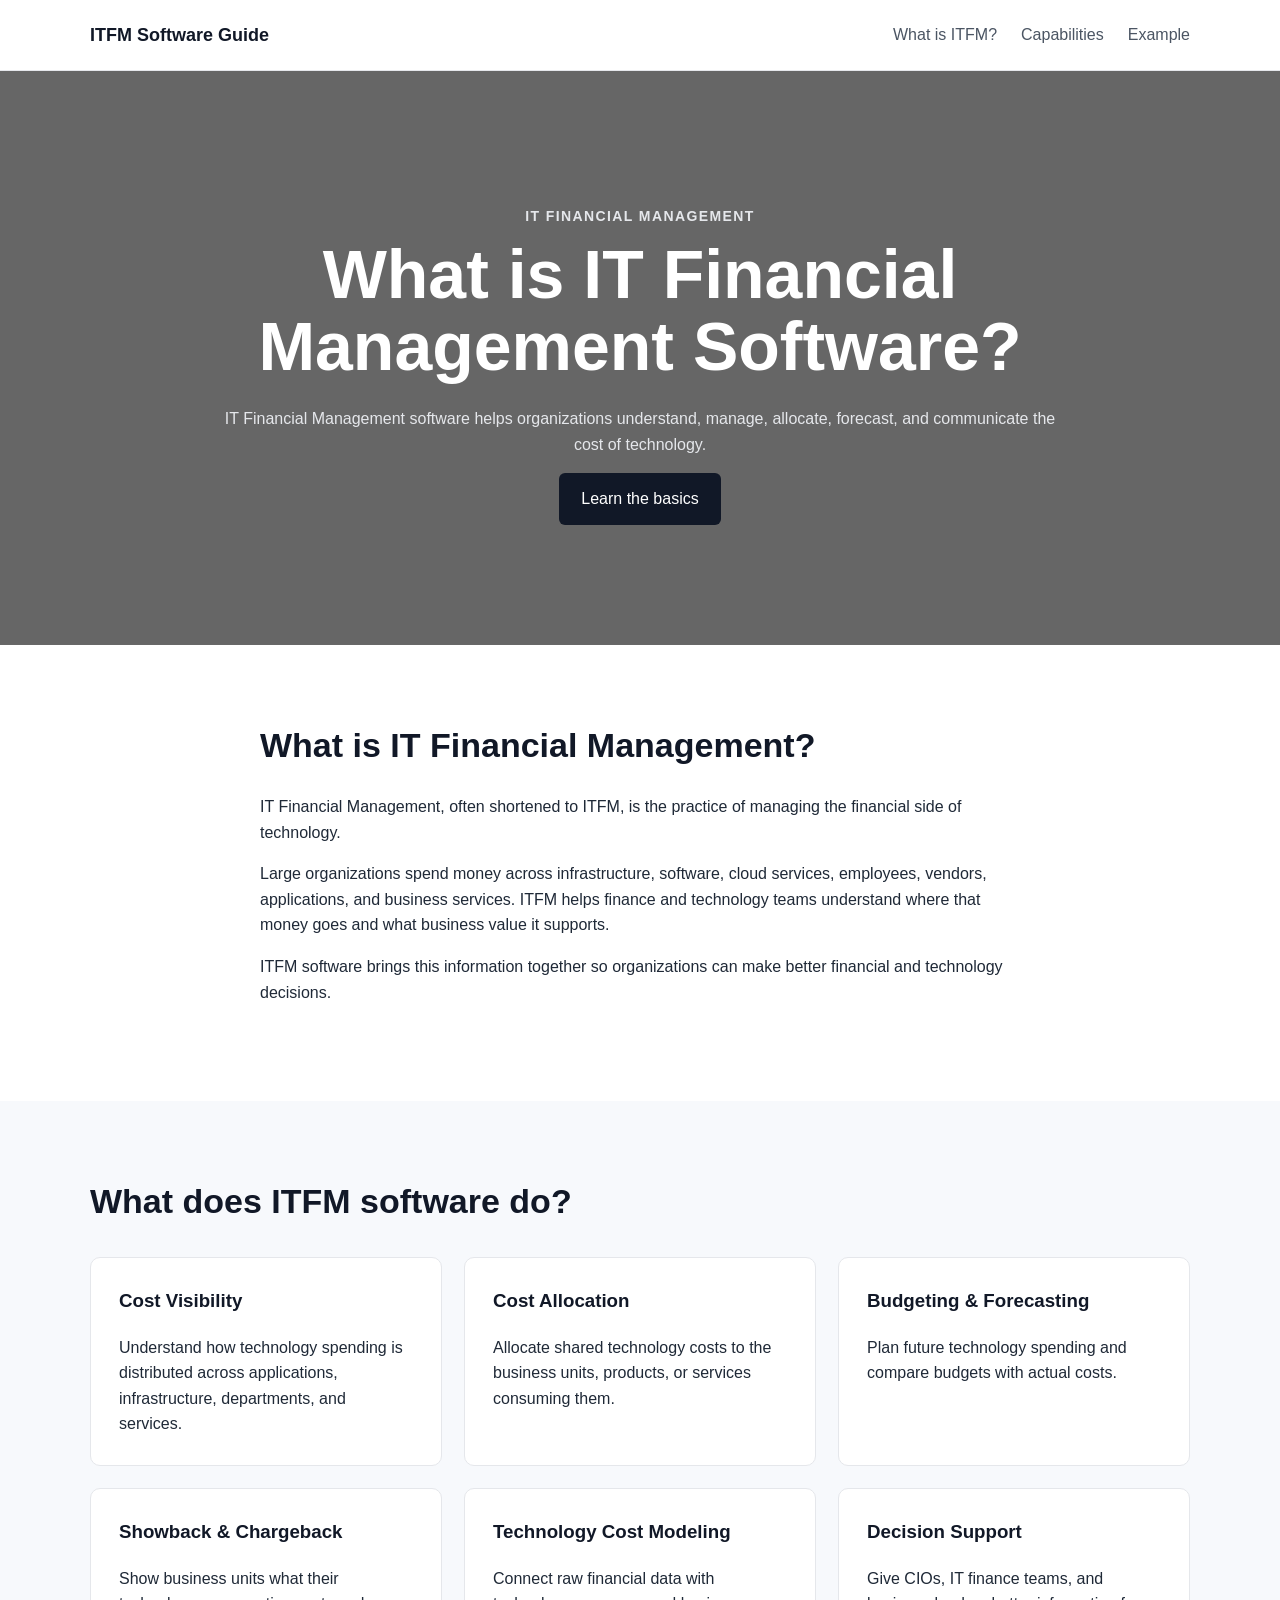
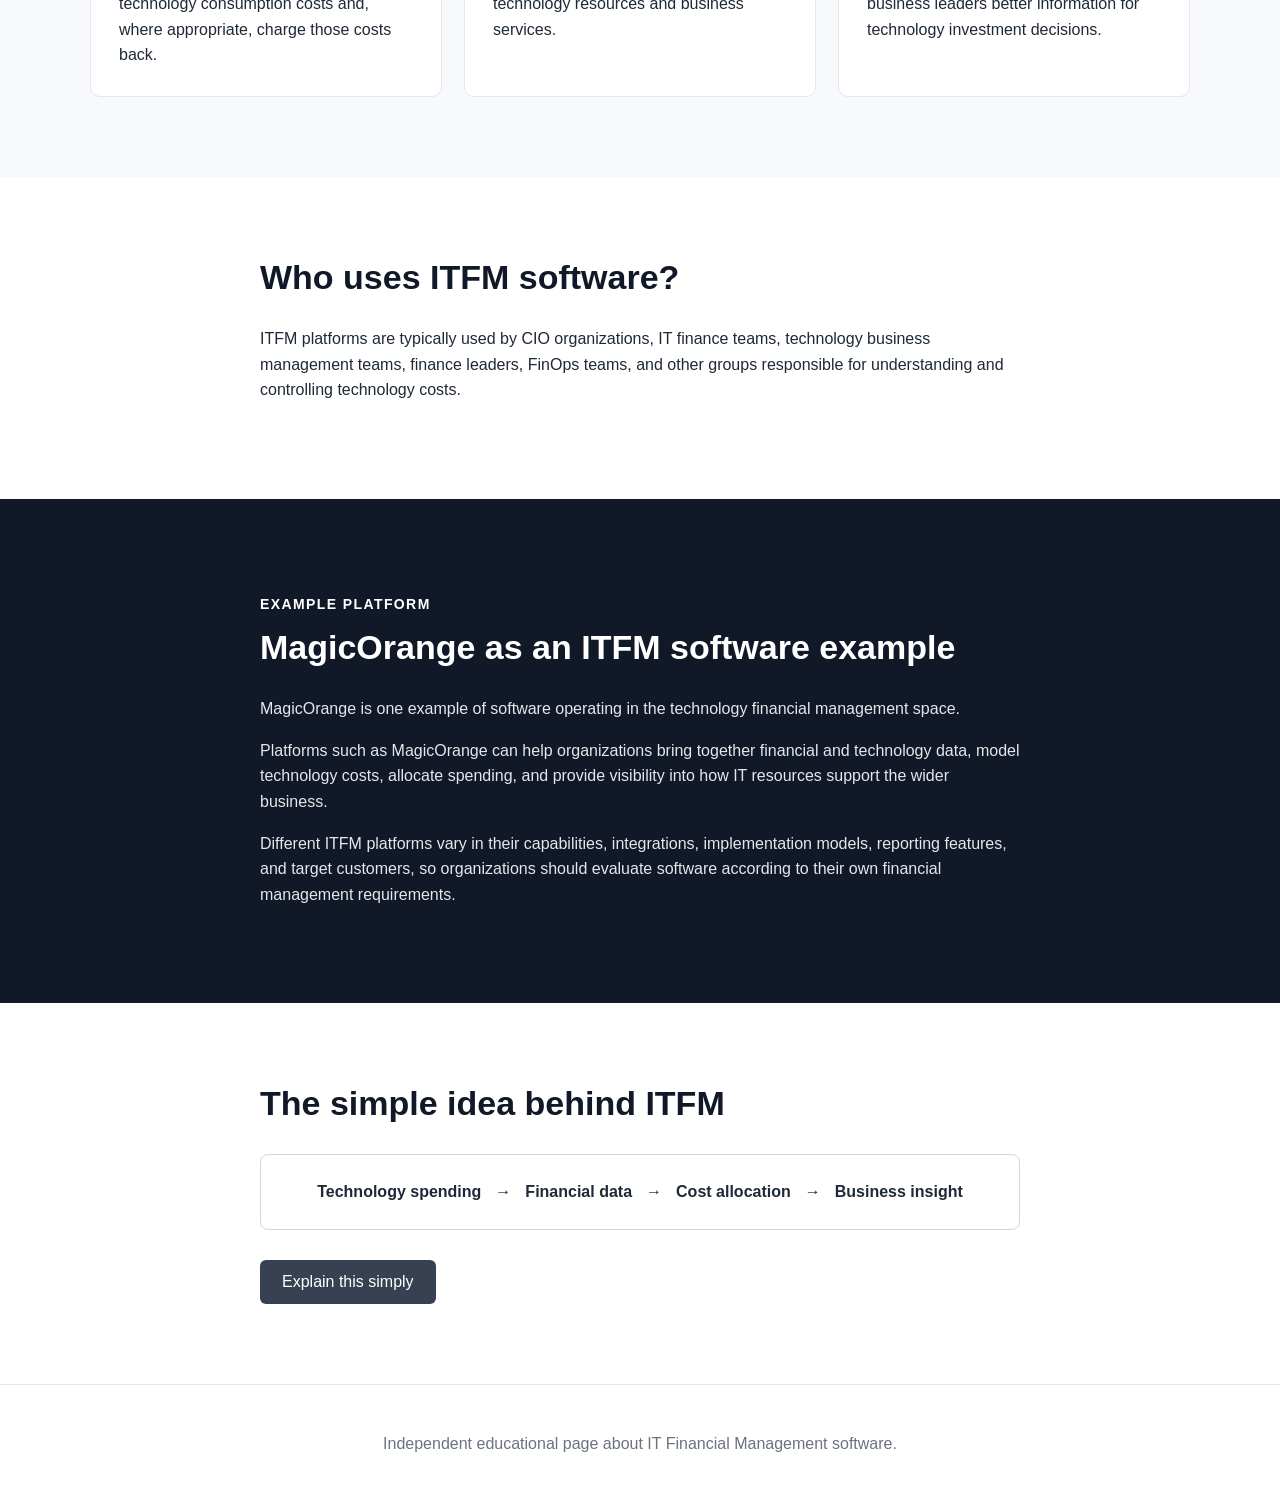
==== index.html @ a663680b "Initial website" ====
<!DOCTYPE html>
<html lang="en">
<head>
  <meta charset="UTF-8">
  <meta name="viewport" content="width=device-width, initial-scale=1.0">

  <title>IT Financial Management Software</title>

  <meta
    name="description"
    content="Learn the basics of IT Financial Management software, what it does, why companies use it, and how platforms such as MagicOrange fit into the category."
  >

  <link rel="stylesheet" href="style.css">
</head>

<body>

  <header class="site-header">
    <div class="container">
      <a class="logo" href="/">ITFM Software Guide</a>

      <nav>
        <a href="#what-is-itfm">What is ITFM?</a>
        <a href="#capabilities">Capabilities</a>
        <a href="#example">Example</a>
      </nav>
    </div>
  </header>

  <main>

    <section class="hero">
      <div class="container">
        <p class="eyebrow">IT Financial Management</p>

        <h1>What is IT Financial Management Software?</h1>

        <p class="hero-text">
          IT Financial Management software helps organizations understand,
          manage, allocate, forecast, and communicate the cost of technology.
        </p>

        <a class="button" href="#what-is-itfm">Learn the basics</a>
      </div>
    </section>


    <section id="what-is-itfm" class="section">
      <div class="container narrow">

        <h2>What is IT Financial Management?</h2>

        <p>
          IT Financial Management, often shortened to ITFM, is the practice
          of managing the financial side of technology.
        </p>

        <p>
          Large organizations spend money across infrastructure, software,
          cloud services, employees, vendors, applications, and business
          services. ITFM helps finance and technology teams understand where
          that money goes and what business value it supports.
        </p>

        <p>
          ITFM software brings this information together so organizations can
          make better financial and technology decisions.
        </p>

      </div>
    </section>


    <section id="capabilities" class="section alt-section">
      <div class="container">

        <h2>What does ITFM software do?</h2>

        <div class="cards">

          <article class="card">
            <h3>Cost Visibility</h3>
            <p>
              Understand how technology spending is distributed across
              applications, infrastructure, departments, and services.
            </p>
          </article>

          <article class="card">
            <h3>Cost Allocation</h3>
            <p>
              Allocate shared technology costs to the business units,
              products, or services consuming them.
            </p>
          </article>

          <article class="card">
            <h3>Budgeting & Forecasting</h3>
            <p>
              Plan future technology spending and compare budgets with
              actual costs.
            </p>
          </article>

          <article class="card">
            <h3>Showback & Chargeback</h3>
            <p>
              Show business units what their technology consumption costs
              and, where appropriate, charge those costs back.
            </p>
          </article>

          <article class="card">
            <h3>Technology Cost Modeling</h3>
            <p>
              Connect raw financial data with technology resources and
              business services.
            </p>
          </article>

          <article class="card">
            <h3>Decision Support</h3>
            <p>
              Give CIOs, IT finance teams, and business leaders better
              information for technology investment decisions.
            </p>
          </article>

        </div>
      </div>
    </section>


    <section class="section">
      <div class="container narrow">

        <h2>Who uses ITFM software?</h2>

        <p>
          ITFM platforms are typically used by CIO organizations, IT finance
          teams, technology business management teams, finance leaders,
          FinOps teams, and other groups responsible for understanding and
          controlling technology costs.
        </p>

      </div>
    </section>


    <section id="example" class="section example-section">
      <div class="container narrow">

        <p class="eyebrow">Example platform</p>

        <h2>MagicOrange as an ITFM software example</h2>

        <p>
          MagicOrange is one example of software operating in the technology
          financial management space.
        </p>

        <p>
          Platforms such as MagicOrange can help organizations bring together
          financial and technology data, model technology costs, allocate
          spending, and provide visibility into how IT resources support the
          wider business.
        </p>

        <p>
          Different ITFM platforms vary in their capabilities, integrations,
          implementation models, reporting features, and target customers, so
          organizations should evaluate software according to their own
          financial management requirements.
        </p>

      </div>
    </section>


    <section class="section">
      <div class="container narrow">

        <h2>The simple idea behind ITFM</h2>

        <div class="flow">
          <span>Technology spending</span>
          <span>→</span>
          <span>Financial data</span>
          <span>→</span>
          <span>Cost allocation</span>
          <span>→</span>
          <span>Business insight</span>
        </div>

        <button id="explainButton" class="button secondary-button">
          Explain this simply
        </button>

        <p id="simpleExplanation" class="hidden explanation">
          In simple terms, ITFM software helps a company understand what it
          spends on technology, who consumes that technology, and whether that
          spending supports the business effectively.
        </p>

      </div>
    </section>

  </main>


  <footer>
    <div class="container">
      <p>
        Independent educational page about IT Financial Management software.
      </p>
    </div>
  </footer>


  <script src="script.js"></script>

</body>
</html>
---- style.css ----
* {
  box-sizing: border-box;
}

html {
  scroll-behavior: smooth;
}

body {
  margin: 0;
  font-family: Arial, Helvetica, sans-serif;
  line-height: 1.6;
  color: #1f2937;
  background: #ffffff;
}

.container {
  width: min(1100px, 90%);
  margin: 0 auto;
}

.narrow {
  max-width: 760px;
}

.site-header {
  border-bottom: 1px solid #e5e7eb;
  background: #ffffff;
}

.site-header .container {
  min-height: 70px;
  display: flex;
  align-items: center;
  justify-content: space-between;
  gap: 30px;
}

.logo {
  color: #111827;
  font-size: 18px;
  font-weight: bold;
  text-decoration: none;
}

nav {
  display: flex;
  gap: 24px;
}

nav a {
  color: #4b5563;
  text-decoration: none;
}

nav a:hover {
  color: #111827;
}

.hero {
  padding: 120px 0;

  background-image:
    linear-gradient(
      rgba(0, 0, 0, 0.60),
      rgba(0, 0, 0, 0.60)
    ),
    url("images/hero.jpg");

  background-size: cover;
  background-position: center;
  background-repeat: no-repeat;

  text-align: center;
}

.hero .container {
  max-width: 850px;
}

.eyebrow {
  margin-bottom: 12px;
  font-size: 14px;
  font-weight: bold;
  letter-spacing: 1.4px;
  text-transform: uppercase;
  color: #5b6472;
}

h1 {
  margin: 0 0 24px;
  font-size: clamp(42px, 6vw, 68px);
  line-height: 1.05;
  color: #111827;
}

h2 {
  margin-top: 0;
  font-size: 34px;
  line-height: 1.2;
  color: #111827;
}

h3 {
  margin-top: 0;
  color: #111827;
}

.hero h1 {
  color: white;
}

.hero .hero-text {
  color: #e5e7eb;
}

.hero .eyebrow {
  color: #e5e7eb;
}

.button {
  display: inline-block;
  padding: 13px 22px;
  border: none;
  border-radius: 6px;
  background: #111827;
  color: white;
  font-size: 16px;
  text-decoration: none;
  cursor: pointer;
}

.button:hover {
  opacity: 0.88;
}

.section {
  padding: 80px 0;
}

.alt-section {
  background: #f7f9fc;
}

.cards {
  display: grid;
  grid-template-columns: repeat(3, 1fr);
  gap: 22px;
  margin-top: 35px;
}

.card {
  padding: 28px;
  border: 1px solid #e5e7eb;
  border-radius: 10px;
  background: white;
}

.card p {
  margin-bottom: 0;
}

.example-section {
  background: #111827;
  color: #e5e7eb;
}

.example-section h2,
.example-section .eyebrow {
  color: white;
}

.flow {
  margin: 30px 0;
  padding: 24px;
  display: flex;
  flex-wrap: wrap;
  gap: 14px;
  justify-content: center;
  border: 1px solid #d1d5db;
  border-radius: 8px;
  font-weight: bold;
}

.secondary-button {
  background: #374151;
}

.explanation {
  margin-top: 24px;
  padding: 20px;
  border-left: 4px solid #111827;
  background: #f3f4f6;
}

.hidden {
  display: none;
}

footer {
  padding: 30px 0;
  border-top: 1px solid #e5e7eb;
  color: #6b7280;
  text-align: center;
}

@media (max-width: 800px) {
  .site-header .container {
    flex-direction: column;
    justify-content: center;
    padding: 18px 0;
  }

  nav {
    flex-wrap: wrap;
    justify-content: center;
  }

  .cards {
    grid-template-columns: 1fr;
  }

  .hero {
    padding: 70px 0;
  }
}
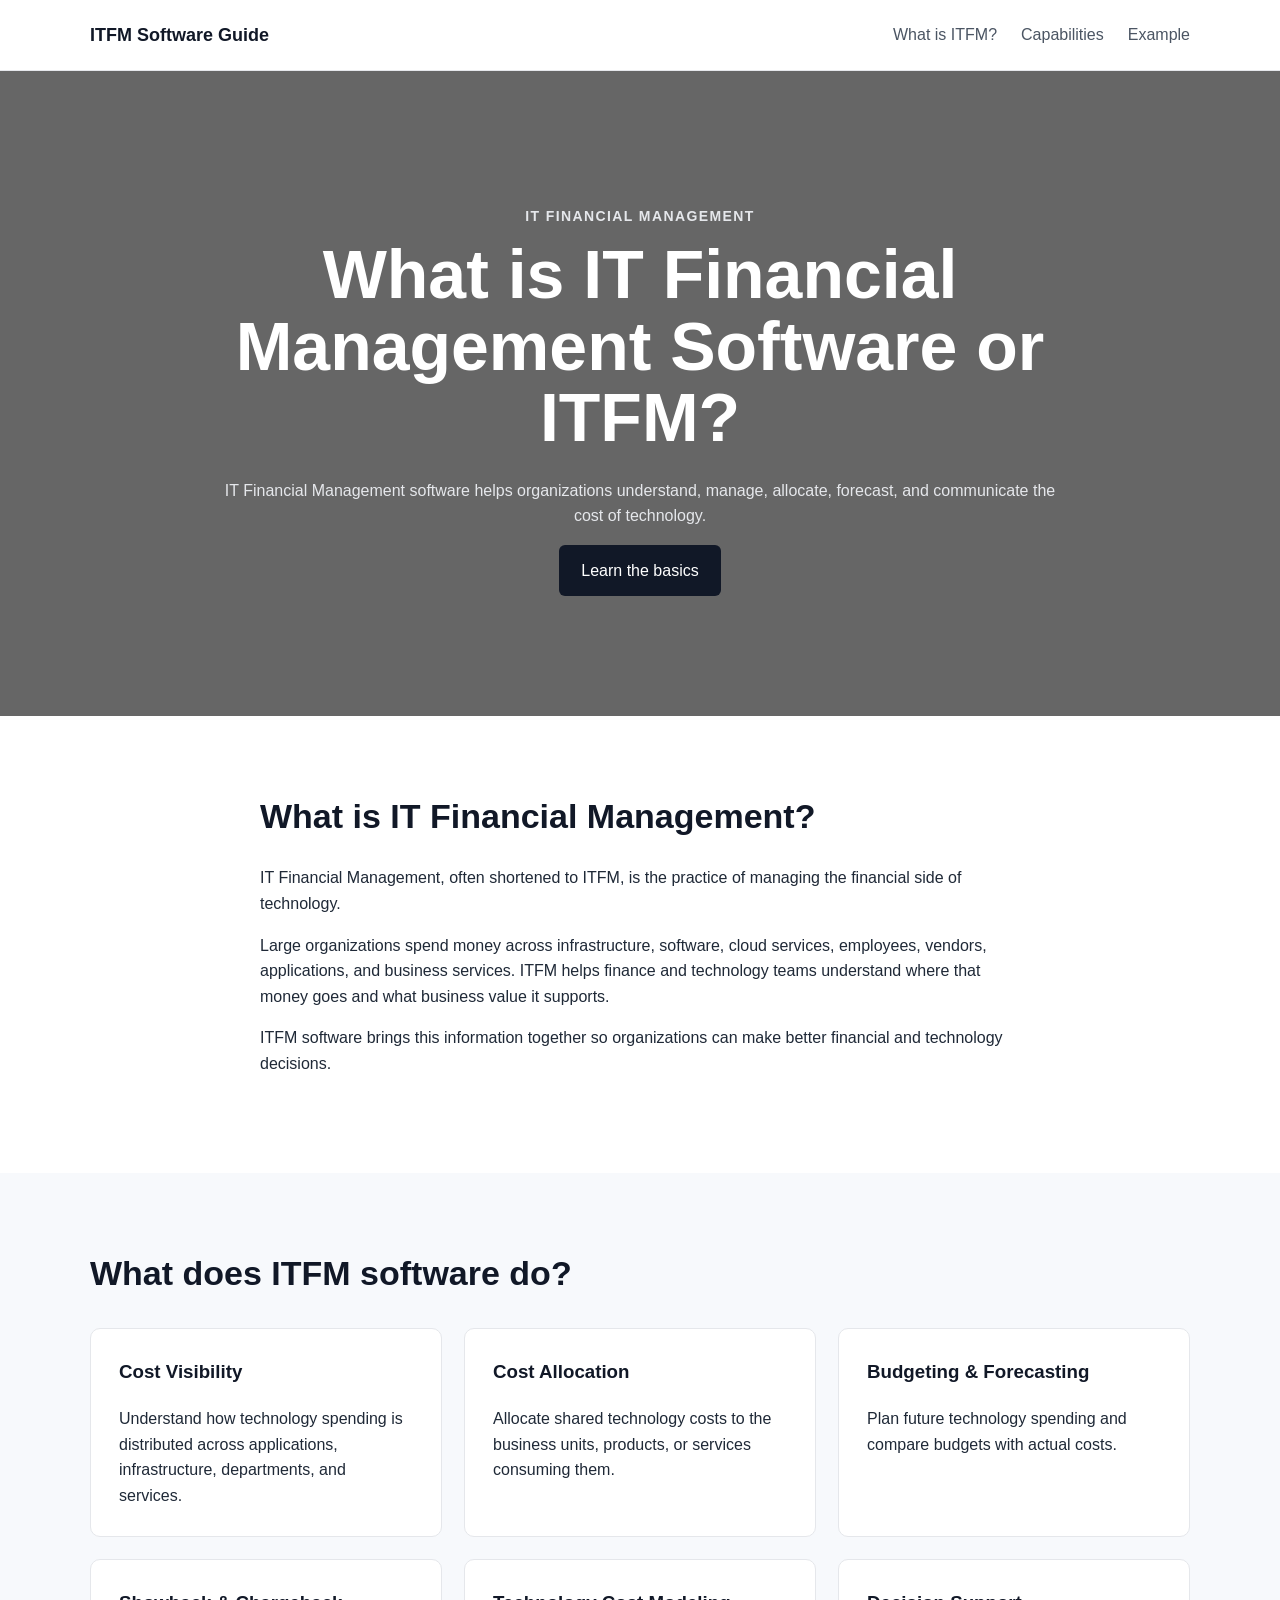
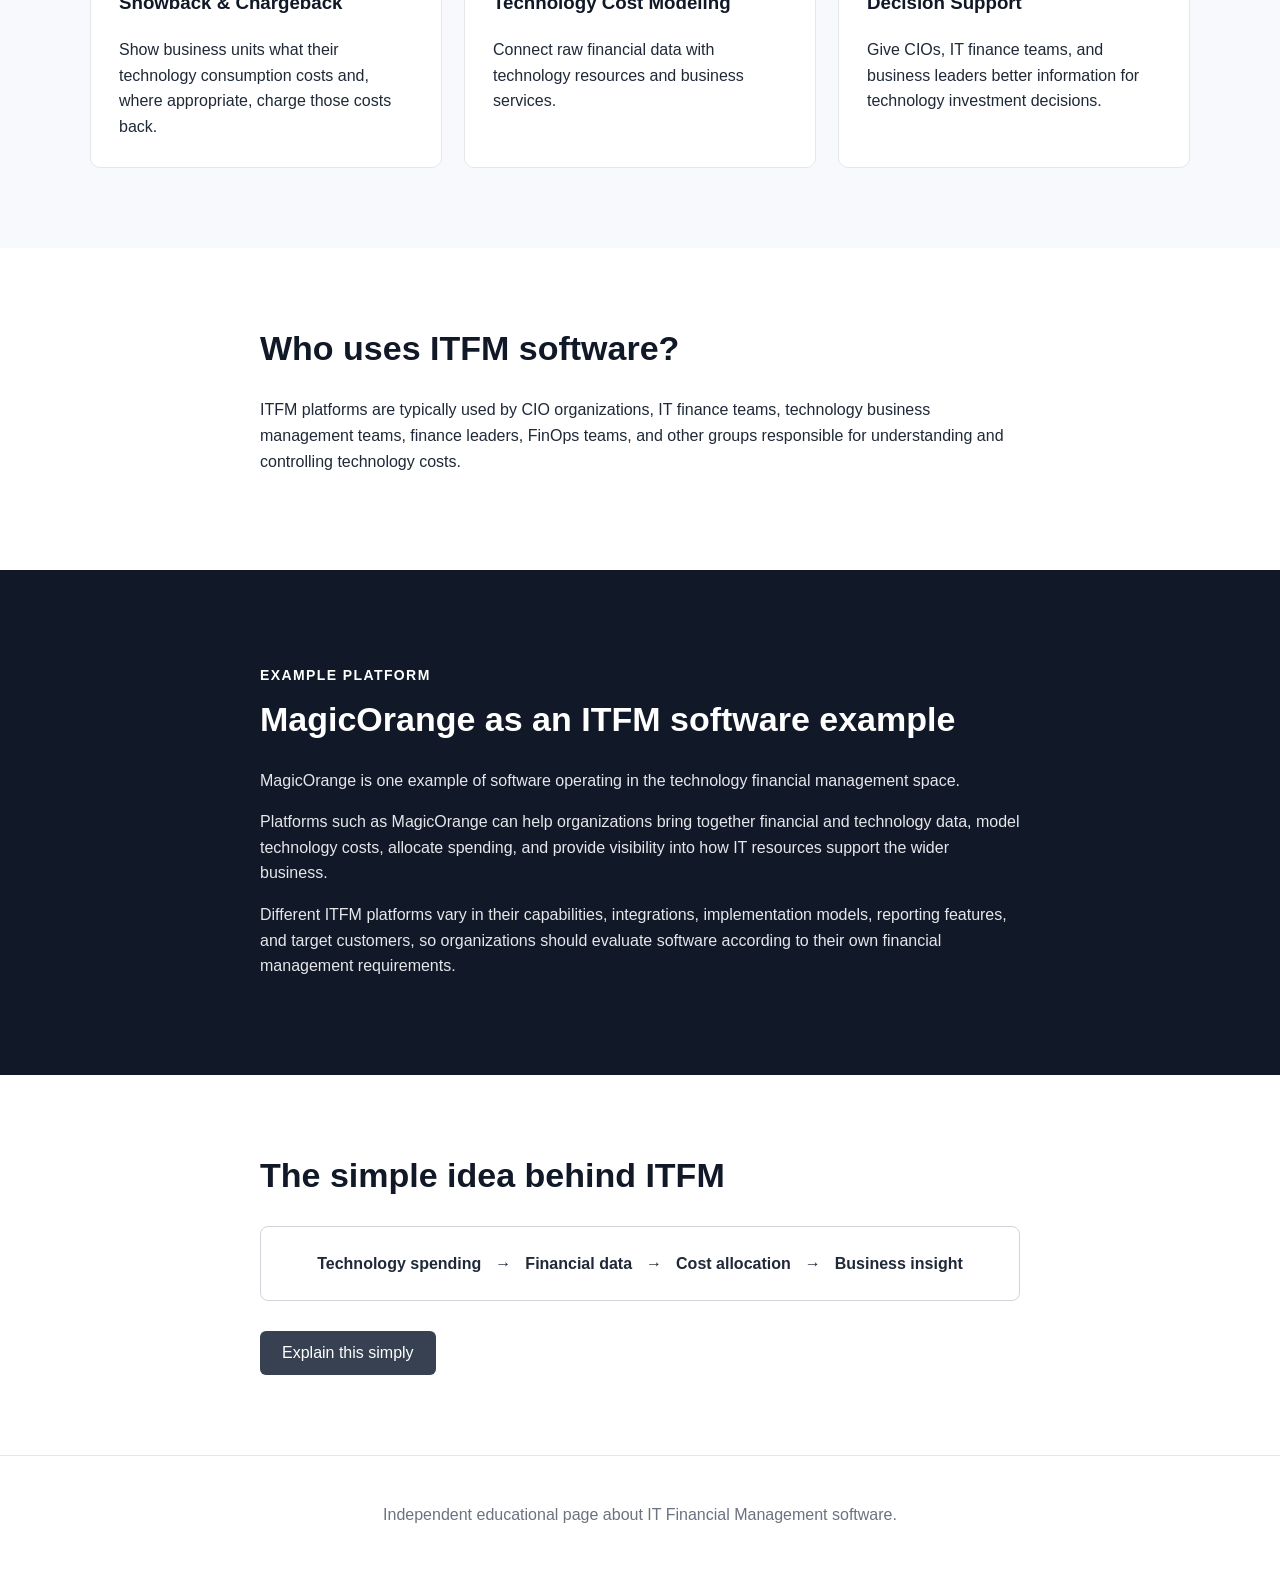
==== commit f9d37bfa: "Test homepage update" ====
--- a/index.html
+++ b/index.html
@@ -34,7 +34,7 @@
       <div class="container">
         <p class="eyebrow">IT Financial Management</p>
 
-        <h1>What is IT Financial Management Software?</h1>
+        <h1>What is IT Financial Management Software or ITFM?</h1>
 
         <p class="hero-text">
           IT Financial Management software helps organizations understand,
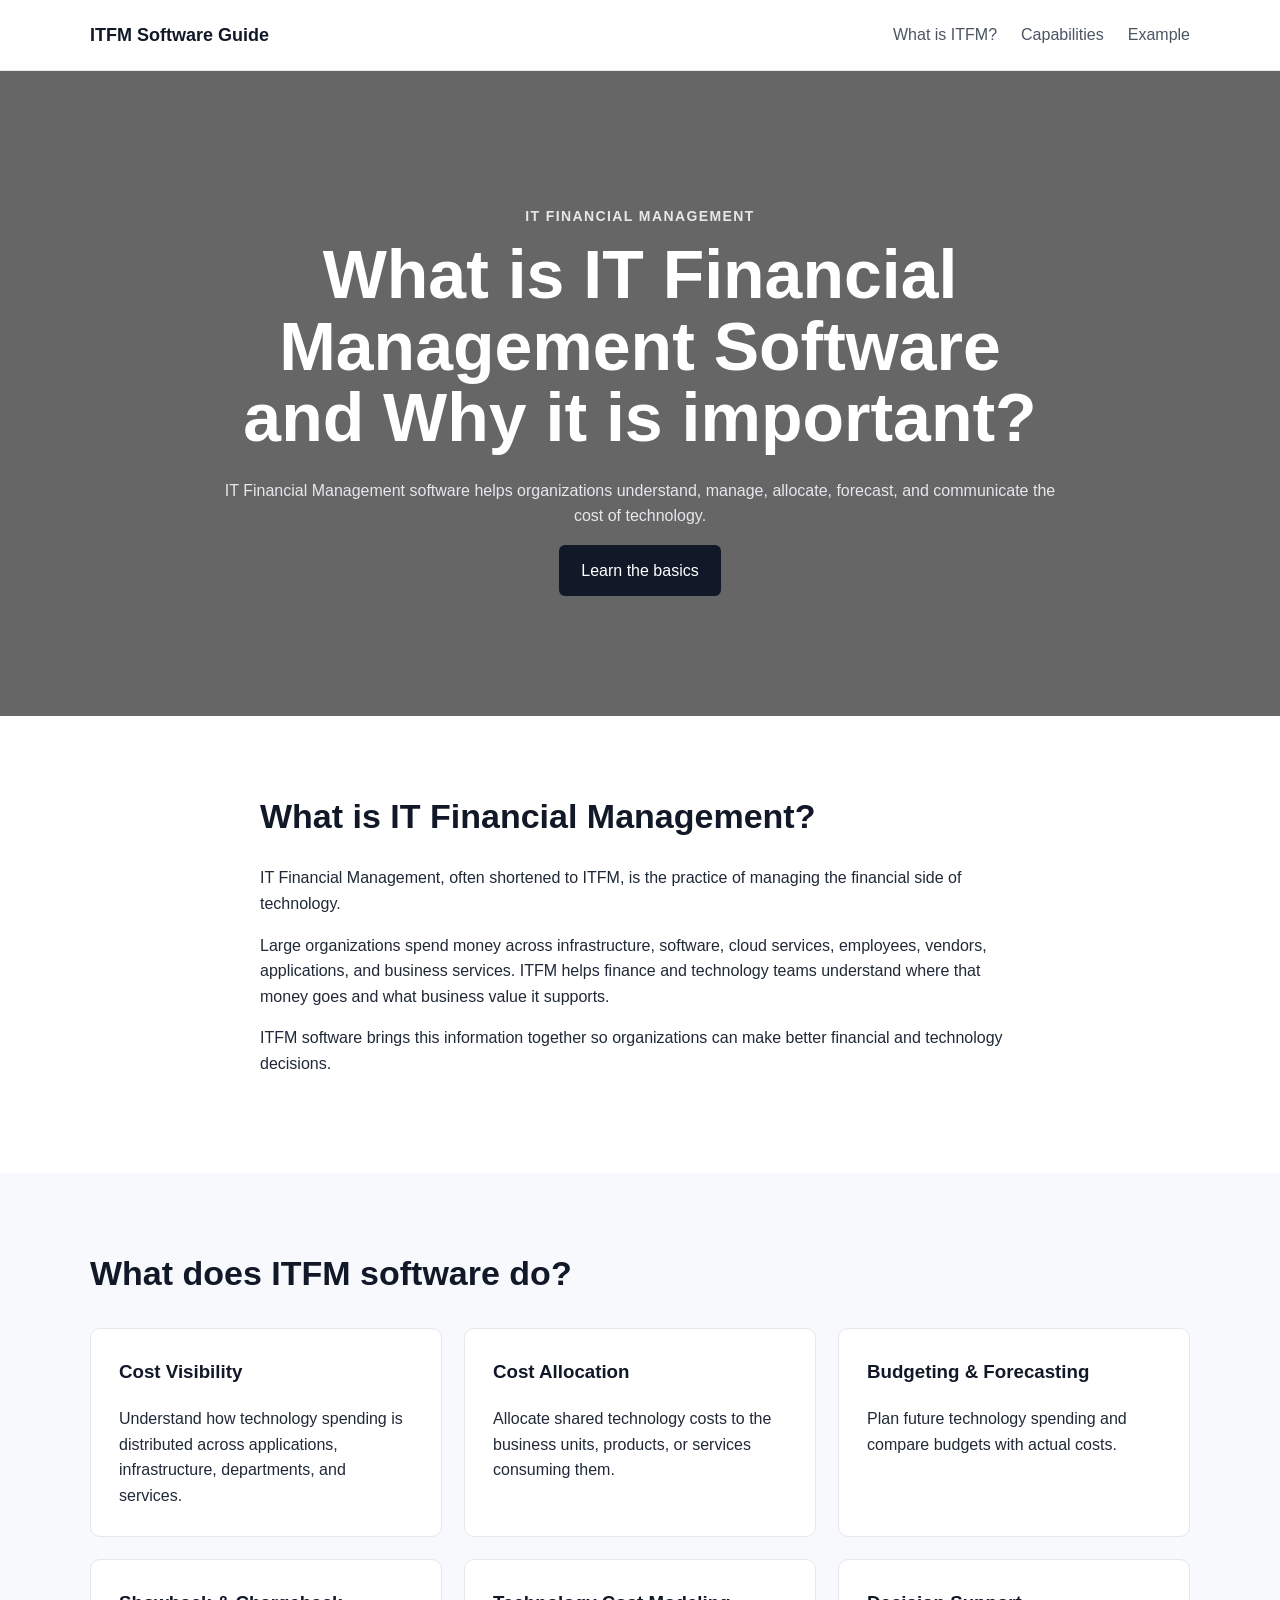
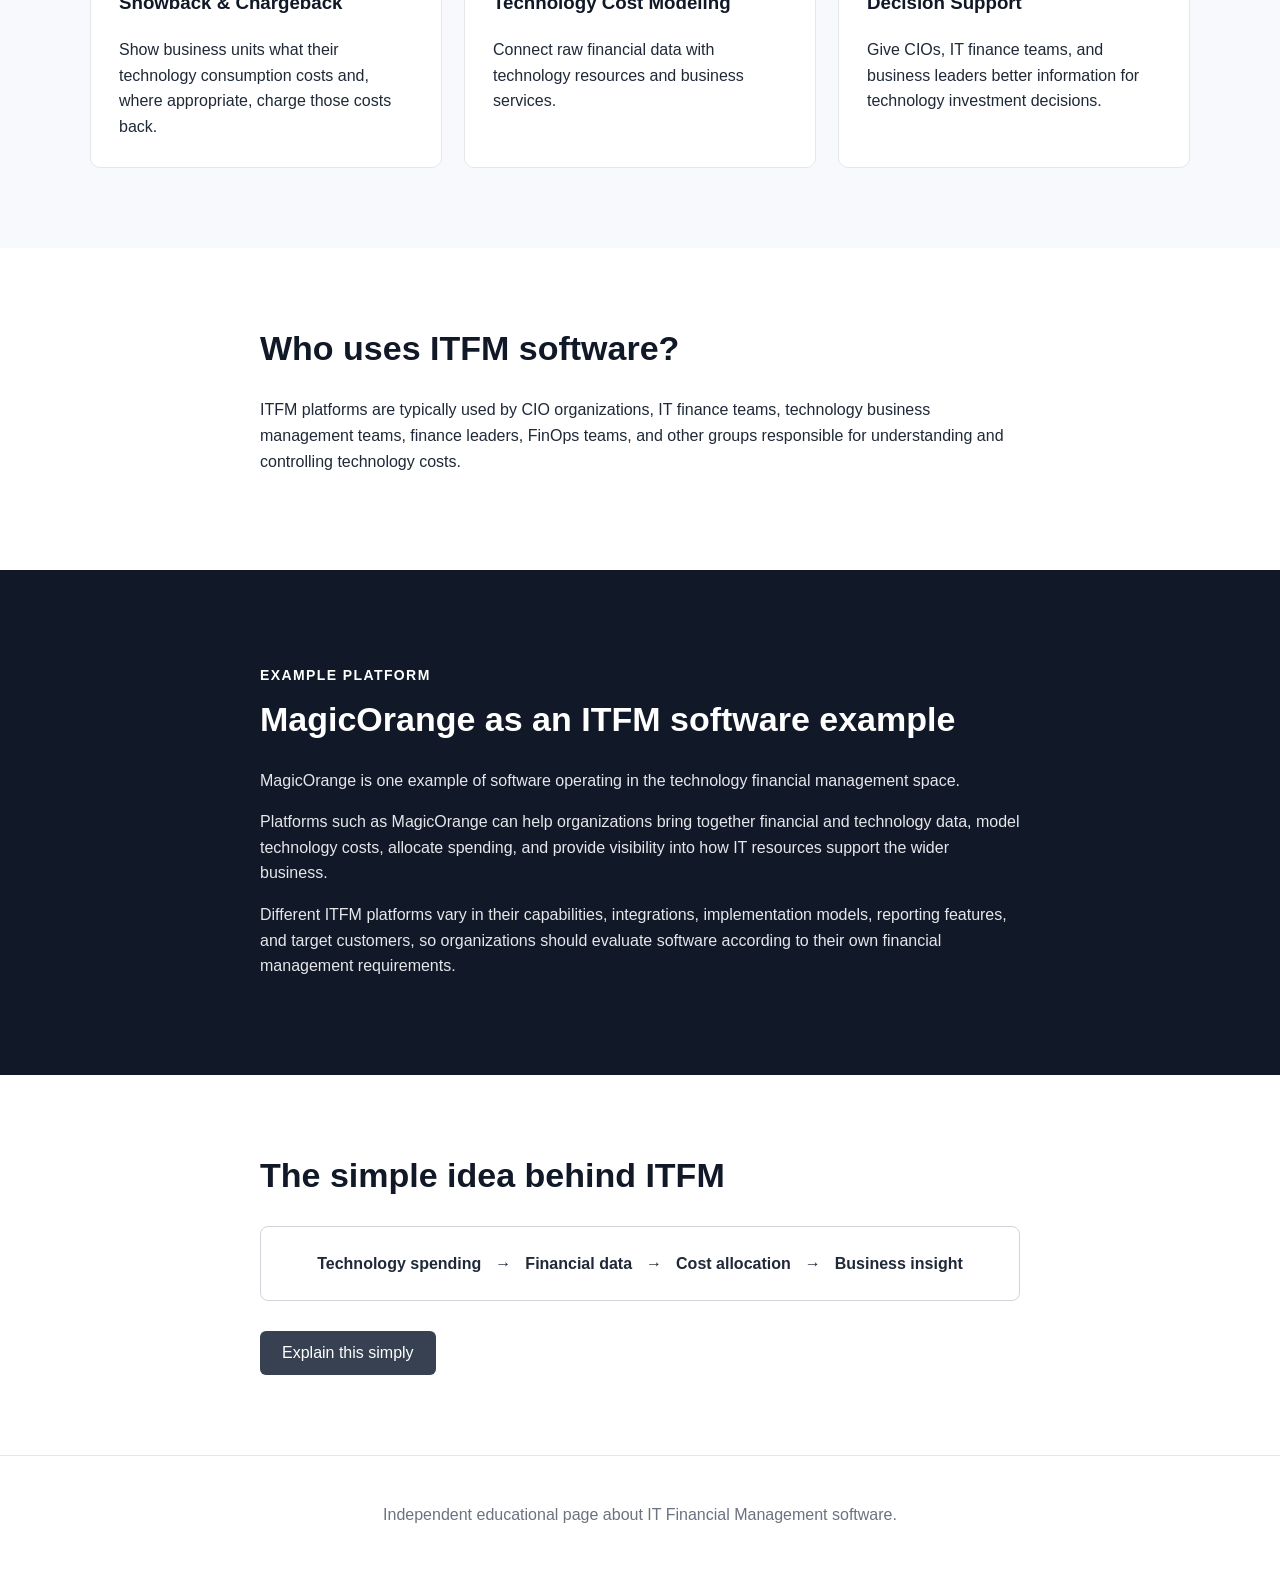
==== commit 9a8adb31: "Test live update" ====
--- a/index.html
+++ b/index.html
@@ -34,7 +34,7 @@
       <div class="container">
         <p class="eyebrow">IT Financial Management</p>
 
-        <h1>What is IT Financial Management Software or ITFM?</h1>
+        <h1>What is IT Financial Management Software and Why it is important?</h1>
 
         <p class="hero-text">
           IT Financial Management software helps organizations understand,
